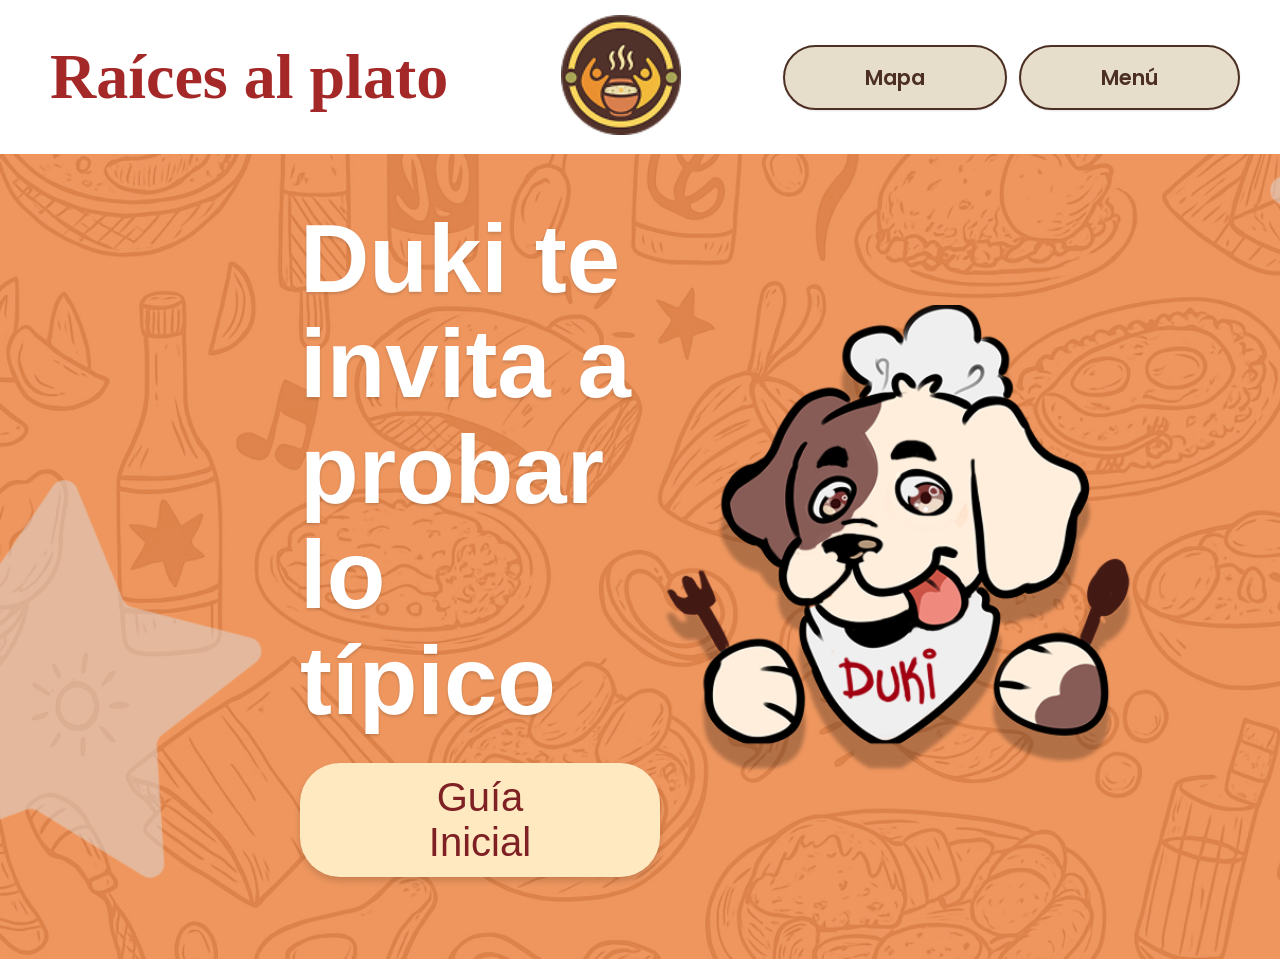
==== index.html @ 0cb7ea99 "init - creacion" ====
<!DOCTYPE html>
<html lang="es">
<head>
  <meta charset="UTF-8" />
  <meta name="viewport" content="width=device-width, initial-scale=1.0" />
  <title>Raíces al plato</title>

  <link rel="stylesheet" href="/estilos/header.css" />
  <link rel="stylesheet" href="/estilos/principal.css" />
  <link href="https://fonts.googleapis.com/css2?family=Poppins:wght@500;600&display=swap" rel="stylesheet">
</head>

<body>

  <header>
    <div class="titulo">
      <h1>Raíces al plato</h1>
    </div>

    <div class="logo">
      <img src="/imagenes/logo.png" alt="Logo Raíces al Plato" />
    </div>

    <nav>
      <button onclick="irA('mapa.html')">Mapa</button>
      <button onclick="irA('menu.html')">Menú</button>
    </nav>
  </header>

  <section class="hero">
    <div class="hero-texto">
      <h1>Duki te invita a<br><span>probar lo típico</span></h1>
      <div class="boton-wrap">
  <button class="boton" onclick="location.href='encuesta.html'">
  <span>Guía Inicial</span>
</button>
</div>
    </div>

    <div class="hero-img">
      <img src="/imagenes/perroprincipal 1.png" alt="Duki el perrito guía">
    </div>
  </section>

</body>
</html>

<script>
  function irA(ruta) {
    window.location.href = ruta;
  }
</script>
---- estilos/header.css ----
/* ----- FUENTE GENERAL ----- */
body {
  margin: 0;
  font-family: 'Sergio Trendy', serif;
  src: url(/fonts/SergioTrendy.ttf) format('truetype');
  background-color: #ffffff;
}

/* ----- HEADER ----- */
header {
  display: flex;
  position: relative;
  z-index: 10;
  justify-content: space-between;
  align-items: center;
  background-color: #fff;
  padding: 15px 40px;
}

/* ----- TÍTULO ----- */
.titulo h1 {
    font-family: 'Sergio Trendy', serif;
  color: #a52828; /* rojo vino */
  font-size: 4rem;
  margin: 10px;
}

/* ----- LOGO ----- */
.logo img {
  width: 120px;
  height: 120px;
}

/* ----- NAVEGACIÓN ----- */
nav {
  display: flex;
  gap: 12px;
}

/* ----- BOTONES ----- */
nav button {
  background-color: #e7ddcb; /* beige */
  color: #4c2f23; /* marrón oscuro */
  border: 2px solid #4c2f23;
  border-radius: 99999px; /* forma de cápsula */
  padding: 15px 80px;
  font-size: 1.3rem;
  font-family: 'Poppins', sans-serif; /* más moderna */
  font-weight: 600;
  cursor: pointer;
  transition: all 0.25s cubic-bezier(0.25, 1.2, 0.5, 1);

  box-shadow: 0 1px 2px rgba(0, 0, 0, 0.1);
}

nav button:hover {
 background-color: #d8cbb6; /* un poco más oscuro */
  color: #3b2317;
  text-shadow: 0 0 6px rgba(0, 0, 0, 0.2); /* resalta texto */
  transform: scale(1.05); /* crece solo el texto, no el botón */
  box-shadow: 0 4px 10px rgba(0, 0, 0, 0.15);
}
---- estilos/principal.css ----
@font-face {
  font-family: 'Sergio Trendy';
  src: url('fonts/SergioTrendy.ttf') format('truetype');
  font-weight: normal;
  font-style: normal;
}

body {
  margin: 0;
  font-family: 'Sergio Trendy', sans-serif;
  background-color: #ee8b4e;
  position: relative;
}

body::before {
  content: "";
  position: absolute;
  top: 120px; /* ← altura del header */
  left: 0;
  right: 0;
  bottom: 0;
  background-image: url('/imagenes/fondodos.png');
  background-size: cover;
  background-repeat: no-repeat;
  z-index: -1;
}


/* --- Sección principal Hero --- */
.hero {
  display: flex;
  justify-content: space-between;
  align-items: center;
  padding: 50px 120px 80px 300px; /* ↓ Antes 140px, ahora sube todo */
  min-height: 75vh;
  position: relative;
  z-index: 1;
}


/* --- Bloque de texto --- */
.hero-texto {
  display: flex;
  flex-direction: column;
  justify-content: center;
  max-width: 50%;
  z-index: 2;
}

.hero-texto h1 {
  font-size: 6rem;        /* tamaño correcto como tu referencia */
  line-height: 1.1;
  margin: 0 0 30px 0;
  color: #fff;
  text-shadow: 0px 2px 3px rgba(0,0,0,0.15); /* igual al diseño */
}


/* --- Botón --- */

.boton {
  display: inline-block; /* ← clave */
  width: auto;           /* ← clave */
  background-color: #FFE9C0;
  color: #7E2024;
  border: none;
  border-radius: 40px;
  padding: 12px 80px;
  font-size: 2.5rem;
  cursor: pointer;
  box-shadow: 0px 4px 6px rgba(0,0,0,0.15);
}


.boton:hover {
  background-color: #e5d4b8;
  color: #6d1f1f;
  text-shadow: 0 0 6px rgba(0, 0, 0, 0.2);
  box-shadow: 0 4px 10px rgba(0, 0, 0, 0.15);
}

.boton span {
  display: inline-block;
  transition: transform 0.25s ease;
  color: inherit;
}

.boton:hover span {
  transform: scale(1.1);
}

/* --- Imagen de Duki --- */
.hero-img {
  flex-shrink: 0; /* Evita que Duki se mueva o reduzca */
  display: flex;
  justify-content: center;
  align-items: center;
}

.hero-img img {
  width: 500px;
  height: auto;
  z-index: 1;
}
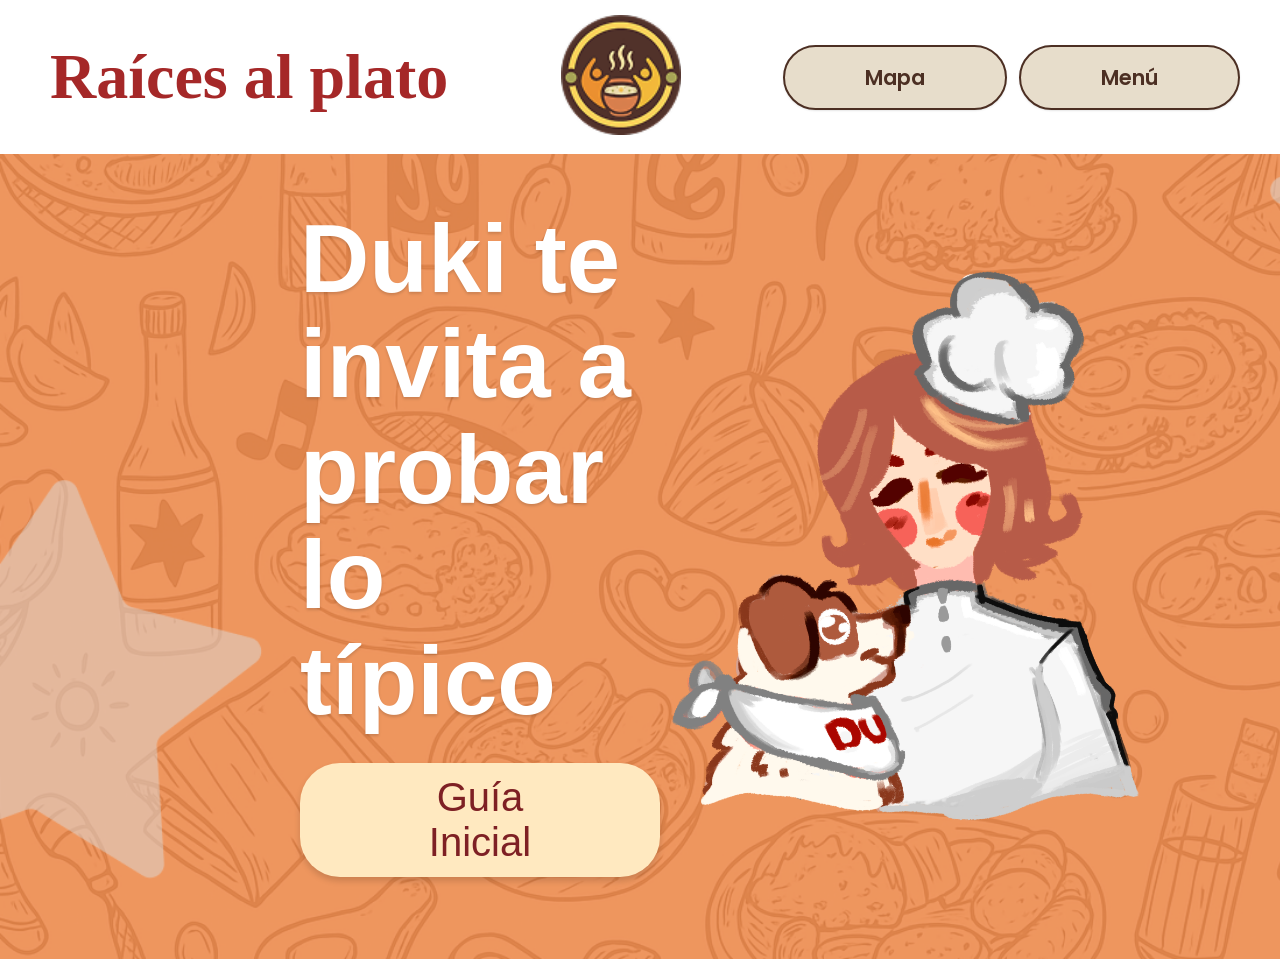
==== commit b5b23592: "mapa-restaurantes" ====
--- a/index.html
+++ b/index.html
@@ -38,7 +38,7 @@
     </div>
 
     <div class="hero-img">
-      <img src="/imagenes/perroprincipal 1.png" alt="Duki el perrito guía">
+      <img src="/imagenes/humano.png" alt="Duki el perrito guía">
     </div>
   </section>
 
--- a/estilos/header.css
+++ b/estilos/header.css
@@ -1,8 +1,7 @@
 /* ----- FUENTE GENERAL ----- */
 body {
   margin: 0;
-  font-family: 'Sergio Trendy', serif;
-  src: url(/fonts/SergioTrendy.ttf) format('truetype');
+  font-family: 'Alfa Slab One';
   background-color: #ffffff;
 }
 
@@ -19,7 +18,7 @@
 
 /* ----- TÍTULO ----- */
 .titulo h1 {
-    font-family: 'Sergio Trendy', serif;
+    font-family: 'Alfa Slab One';
   color: #a52828; /* rojo vino */
   font-size: 4rem;
   margin: 10px;
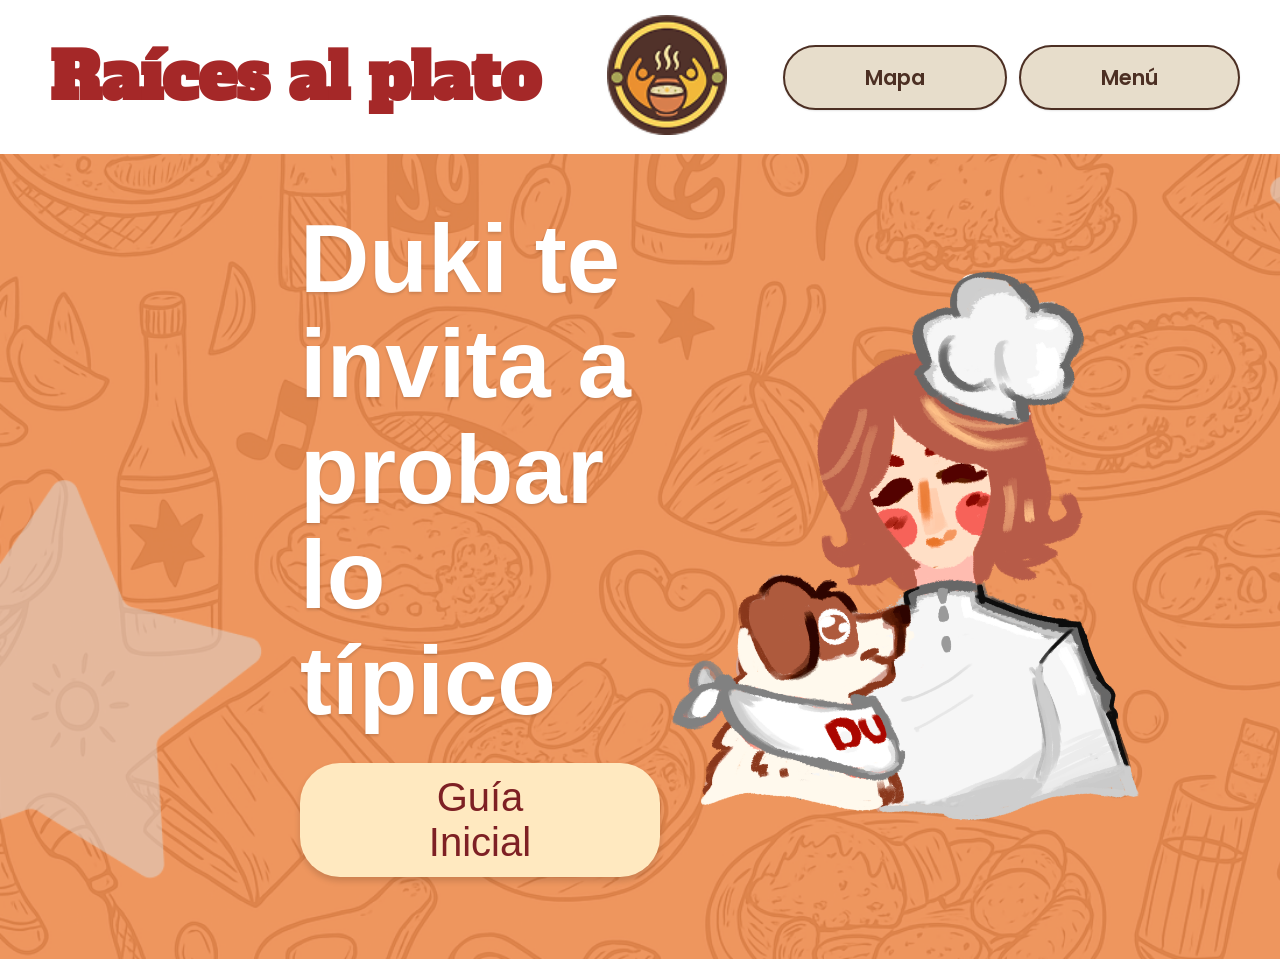
==== commit 3023b5f1: "letramodificada" ====
--- a/index.html
+++ b/index.html
@@ -7,6 +7,7 @@
 
   <link rel="stylesheet" href="/estilos/header.css" />
   <link rel="stylesheet" href="/estilos/principal.css" />
+ <link href="https://fonts.googleapis.com/css2?family=Alfa+Slab+One&family=Comme:wght@100..900&family=Lato:ital,wght@0,100;0,300;0,400;0,700;0,900;1,100;1,300;1,400;1,700;1,900&display=swap" rel="stylesheet">
   <link href="https://fonts.googleapis.com/css2?family=Poppins:wght@500;600&display=swap" rel="stylesheet">
 </head>
 
